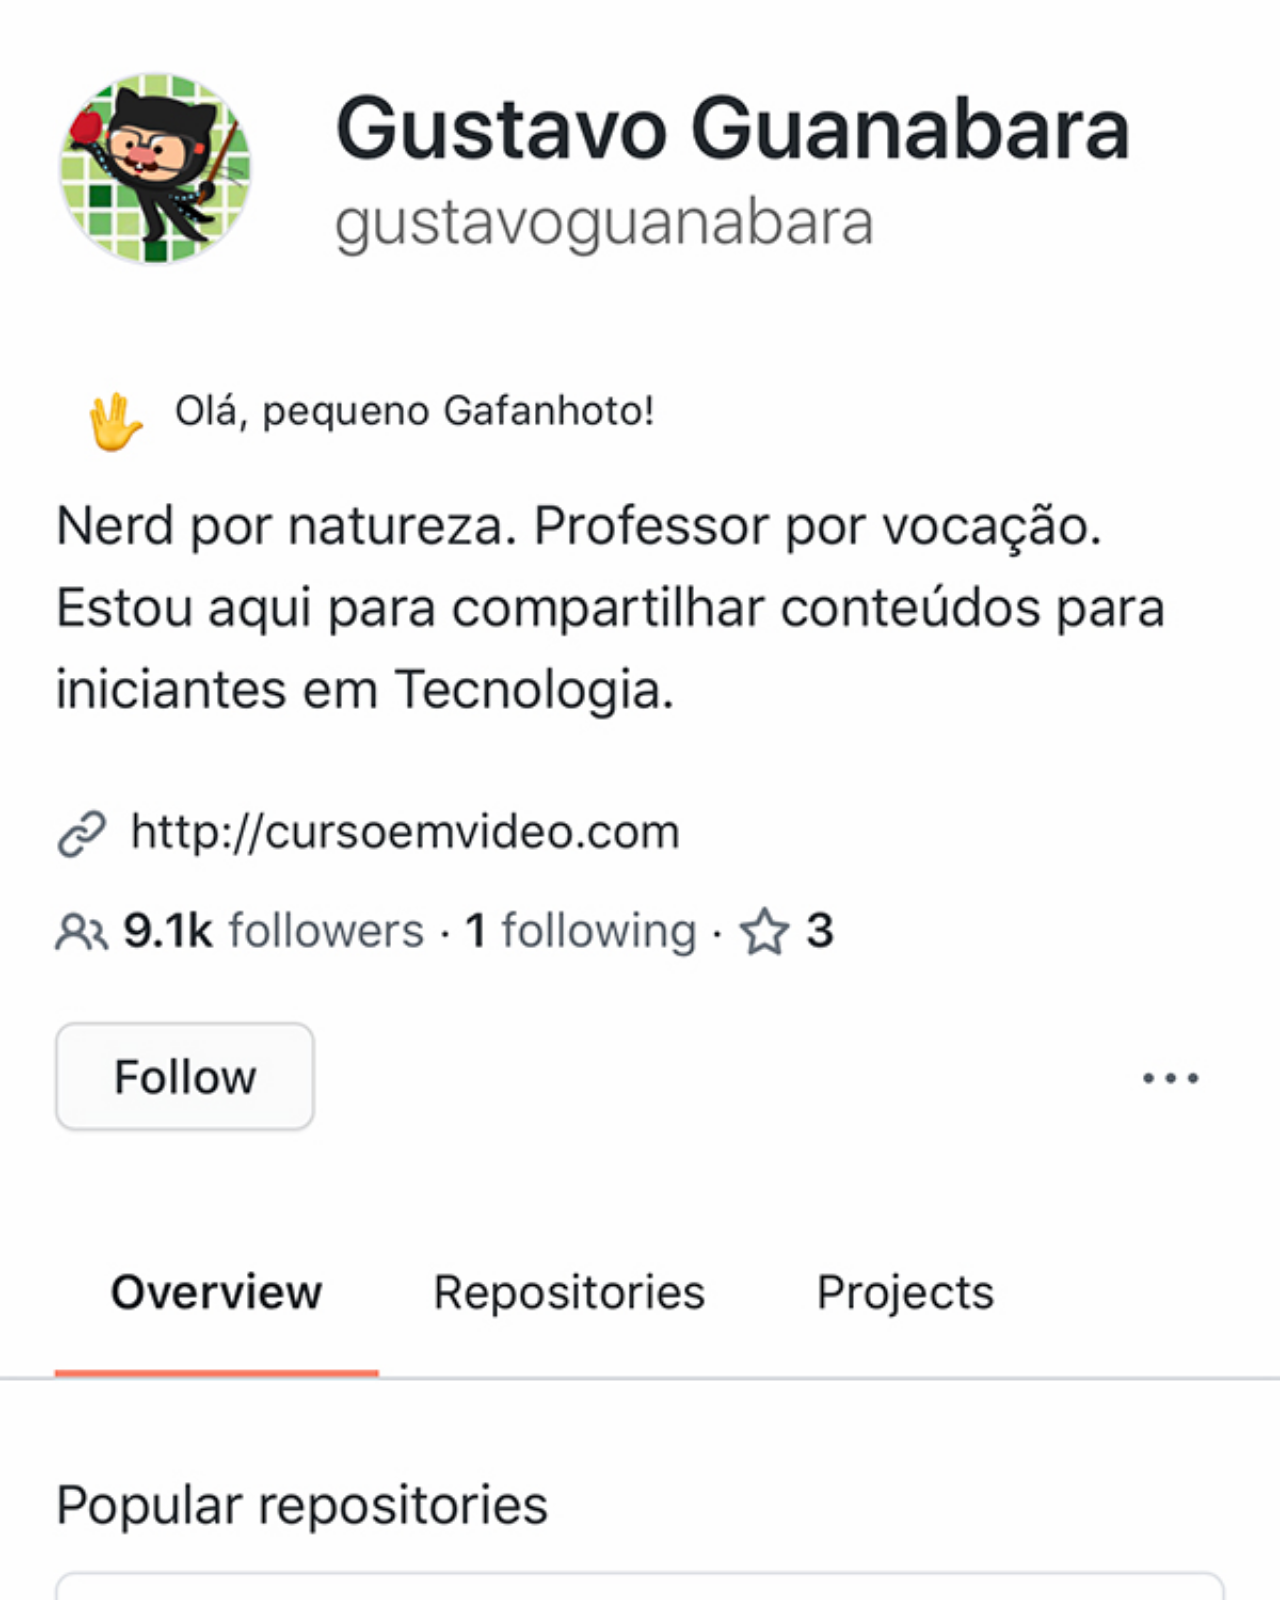
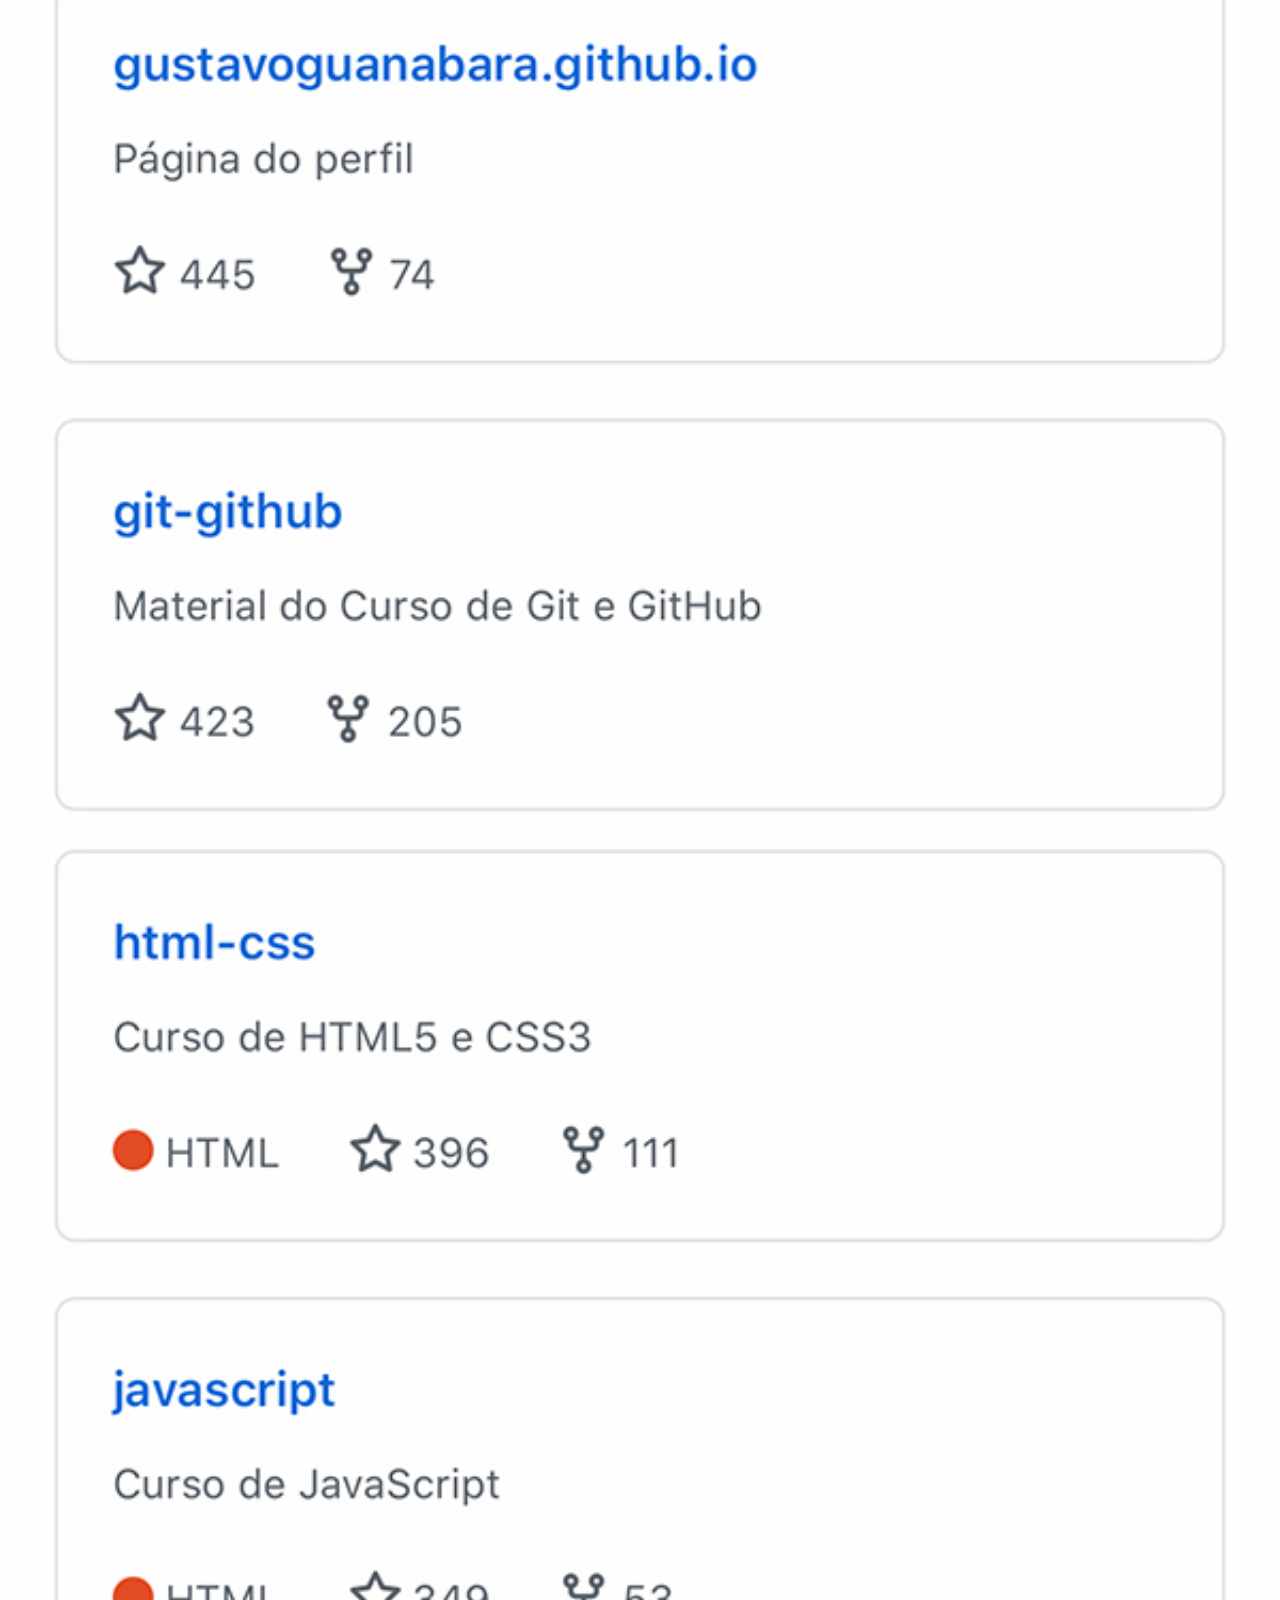
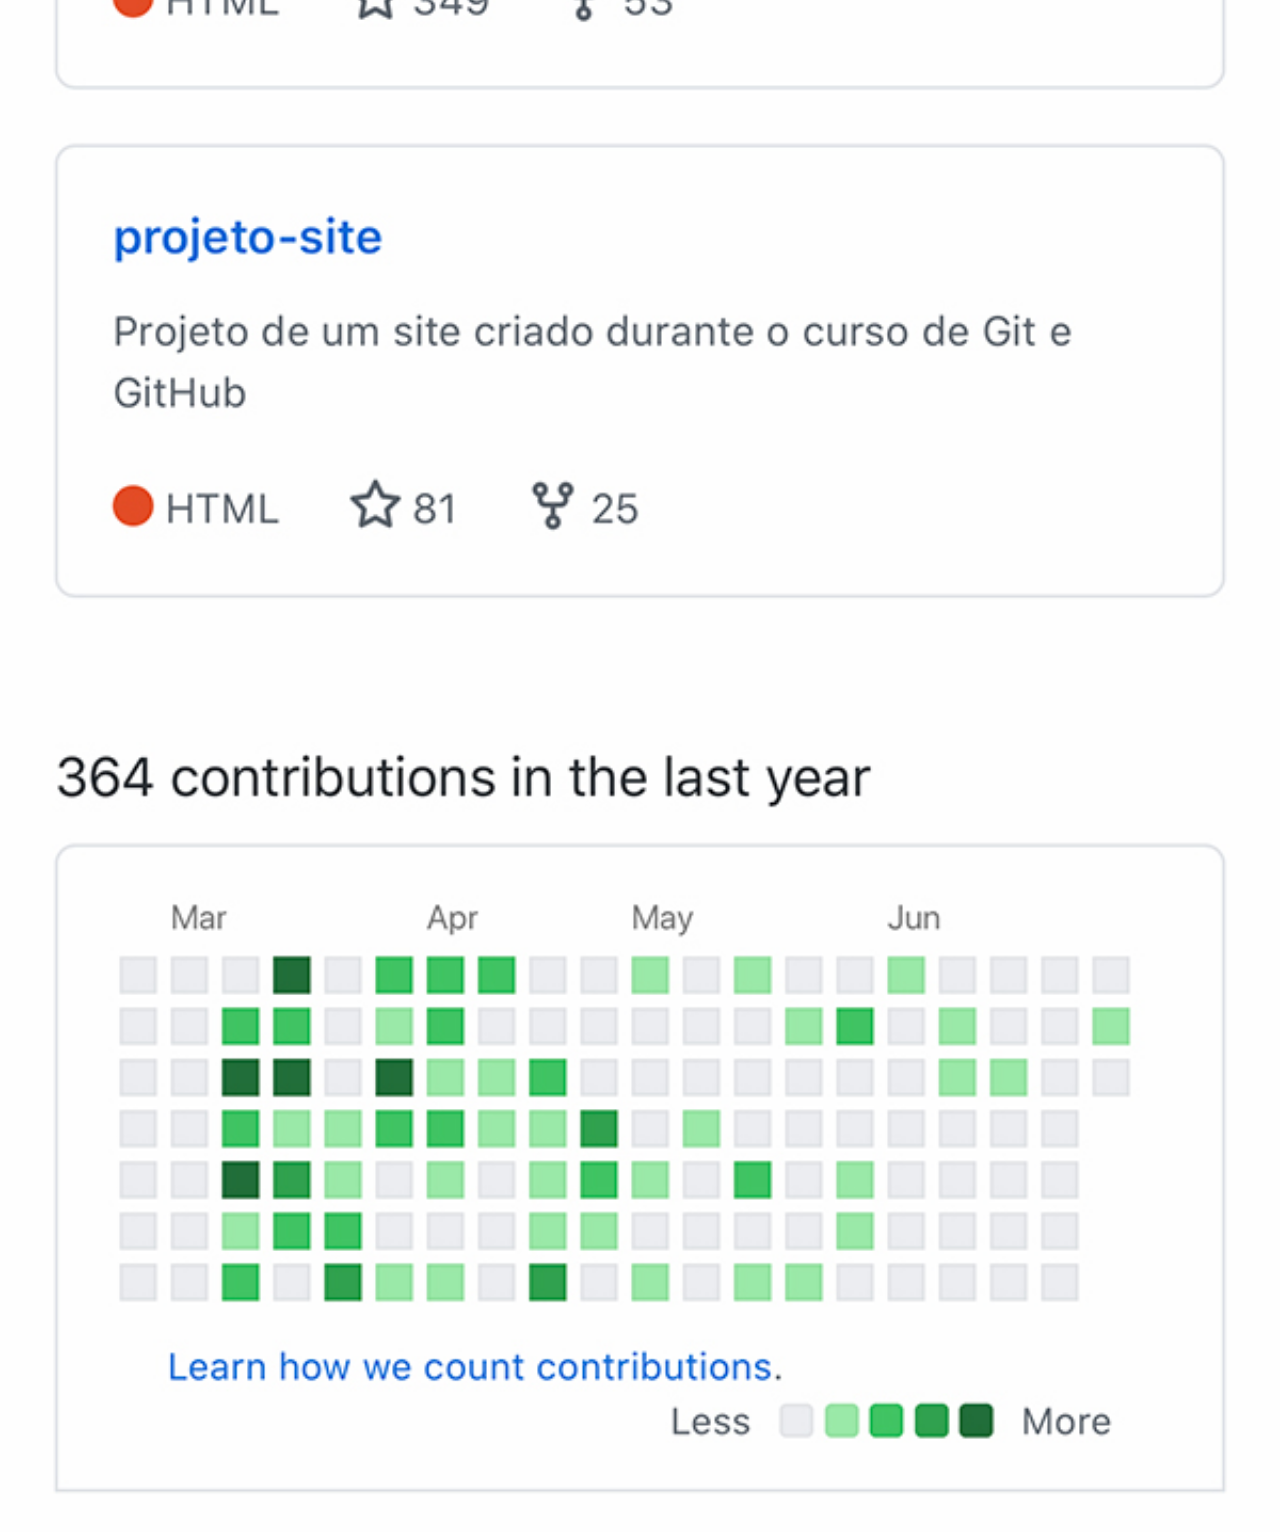
==== github.html @ 02c9d313 "Telas" ====
<!DOCTYPE html>
<html lang="pt-br">
<head>
    <meta charset="UTF-8">
    <meta name="viewport" content="width=device-width, initial-scale=1.0">
    <title>Github</title>
    <link rel="stylesheet" href="estilos/social.css">
</head>
<body>
    <img src="imagens/tela-github.jpg" alt="Github">
</body>
</html>
---- estilos/social.css ----
@charset "UTF-8";

*{
            padding: 0px;
            margin: 0px;
            font-family: Arial, Helvetica, sans-serif;
        }

        ::-webkit-scrollbar {
            width: 0px;
            height: 0px;
        }
        
        img {
            width: 100vw;
        }
        a {
            display: block;
            background-color: darkred;
            padding: 20px;
            text-align: center;
            font-weight: bolder;
            text-decoration: none;
            color: white;
            margin: -5px;
        }

        :hover {
            background-color: red;
        }
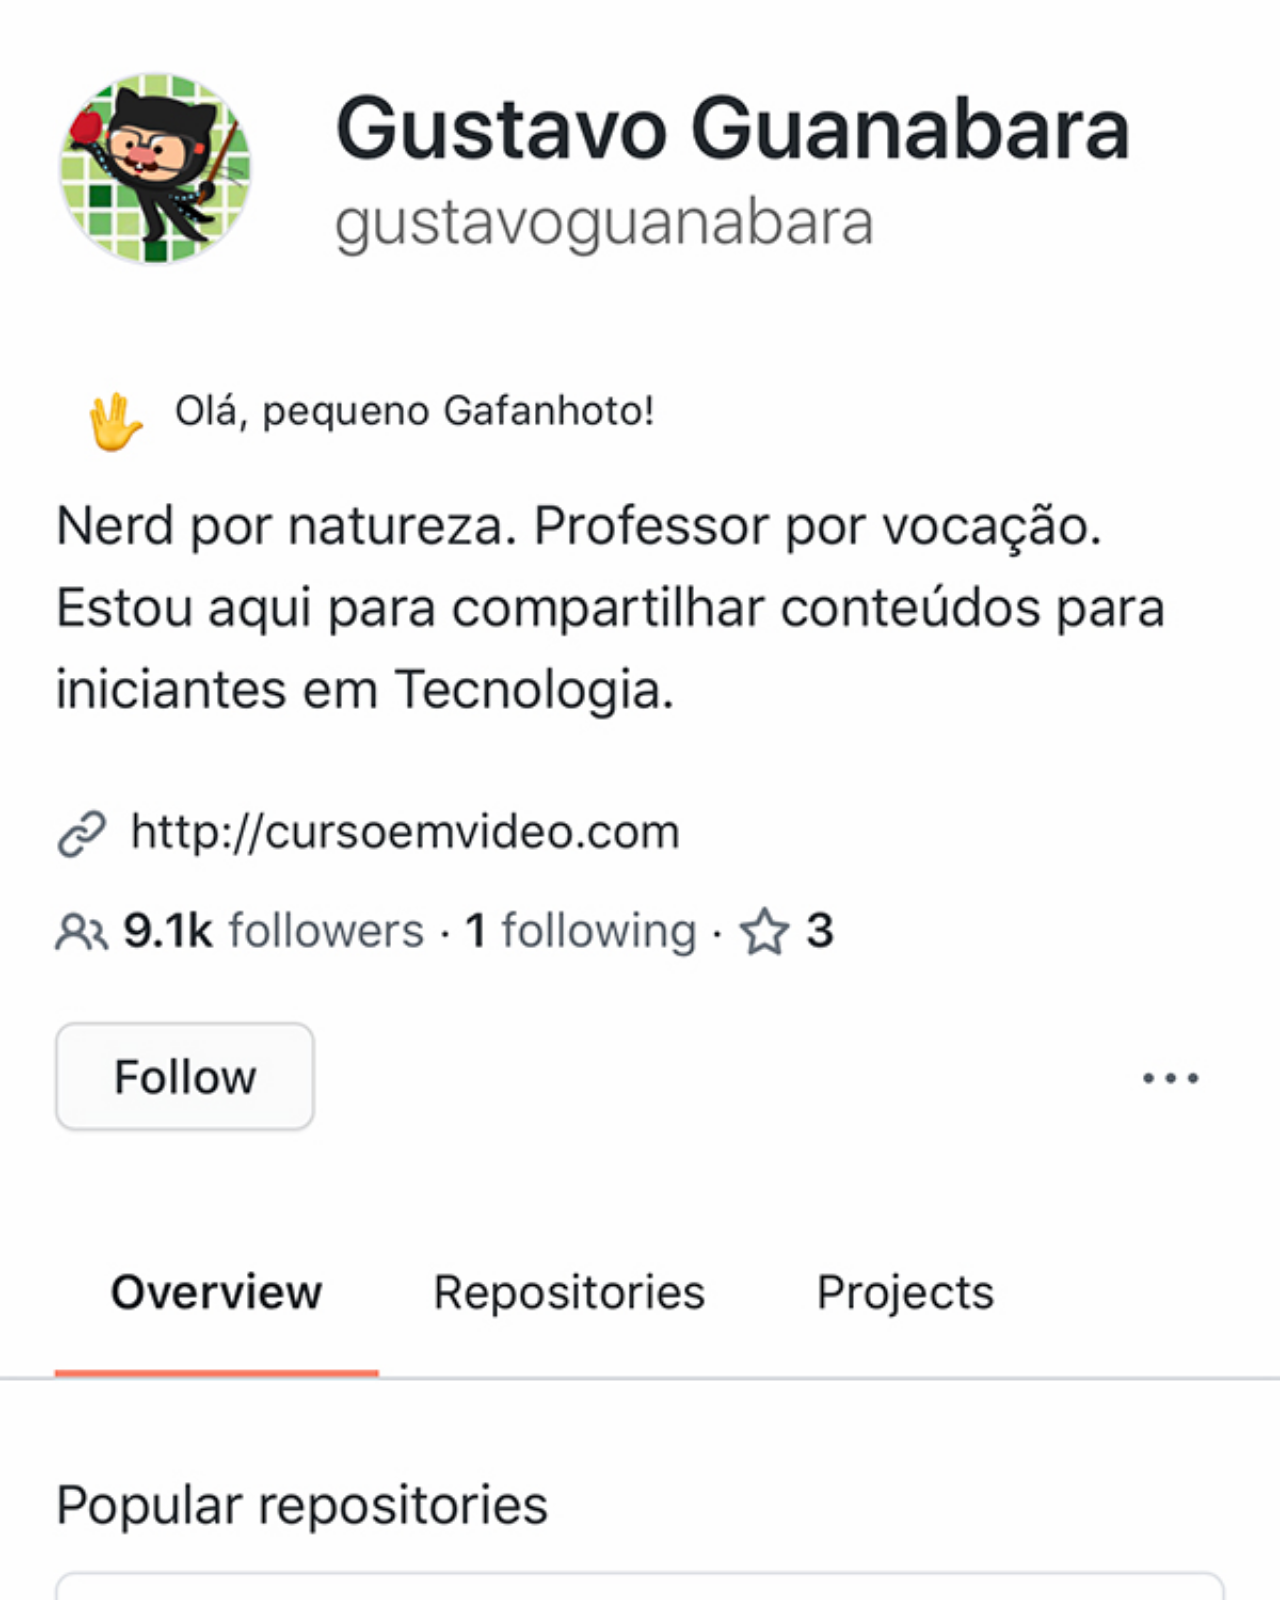
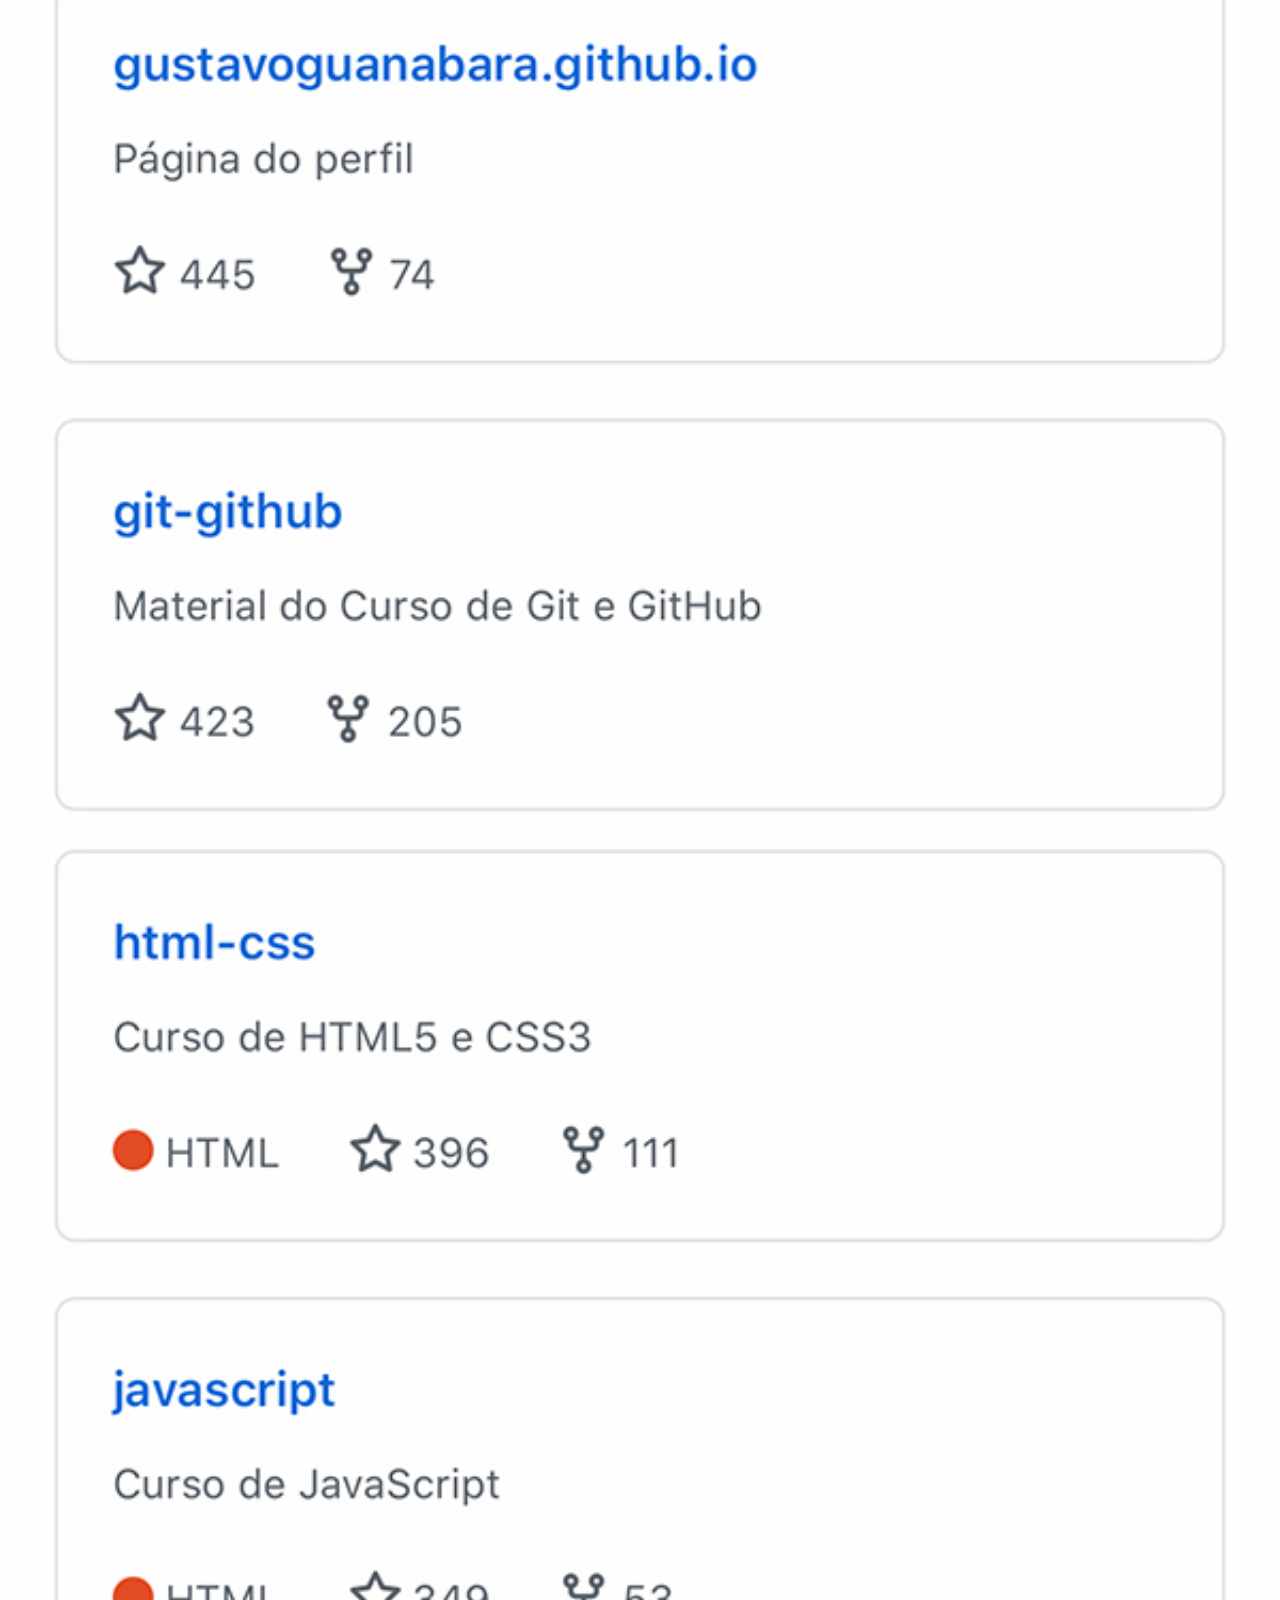
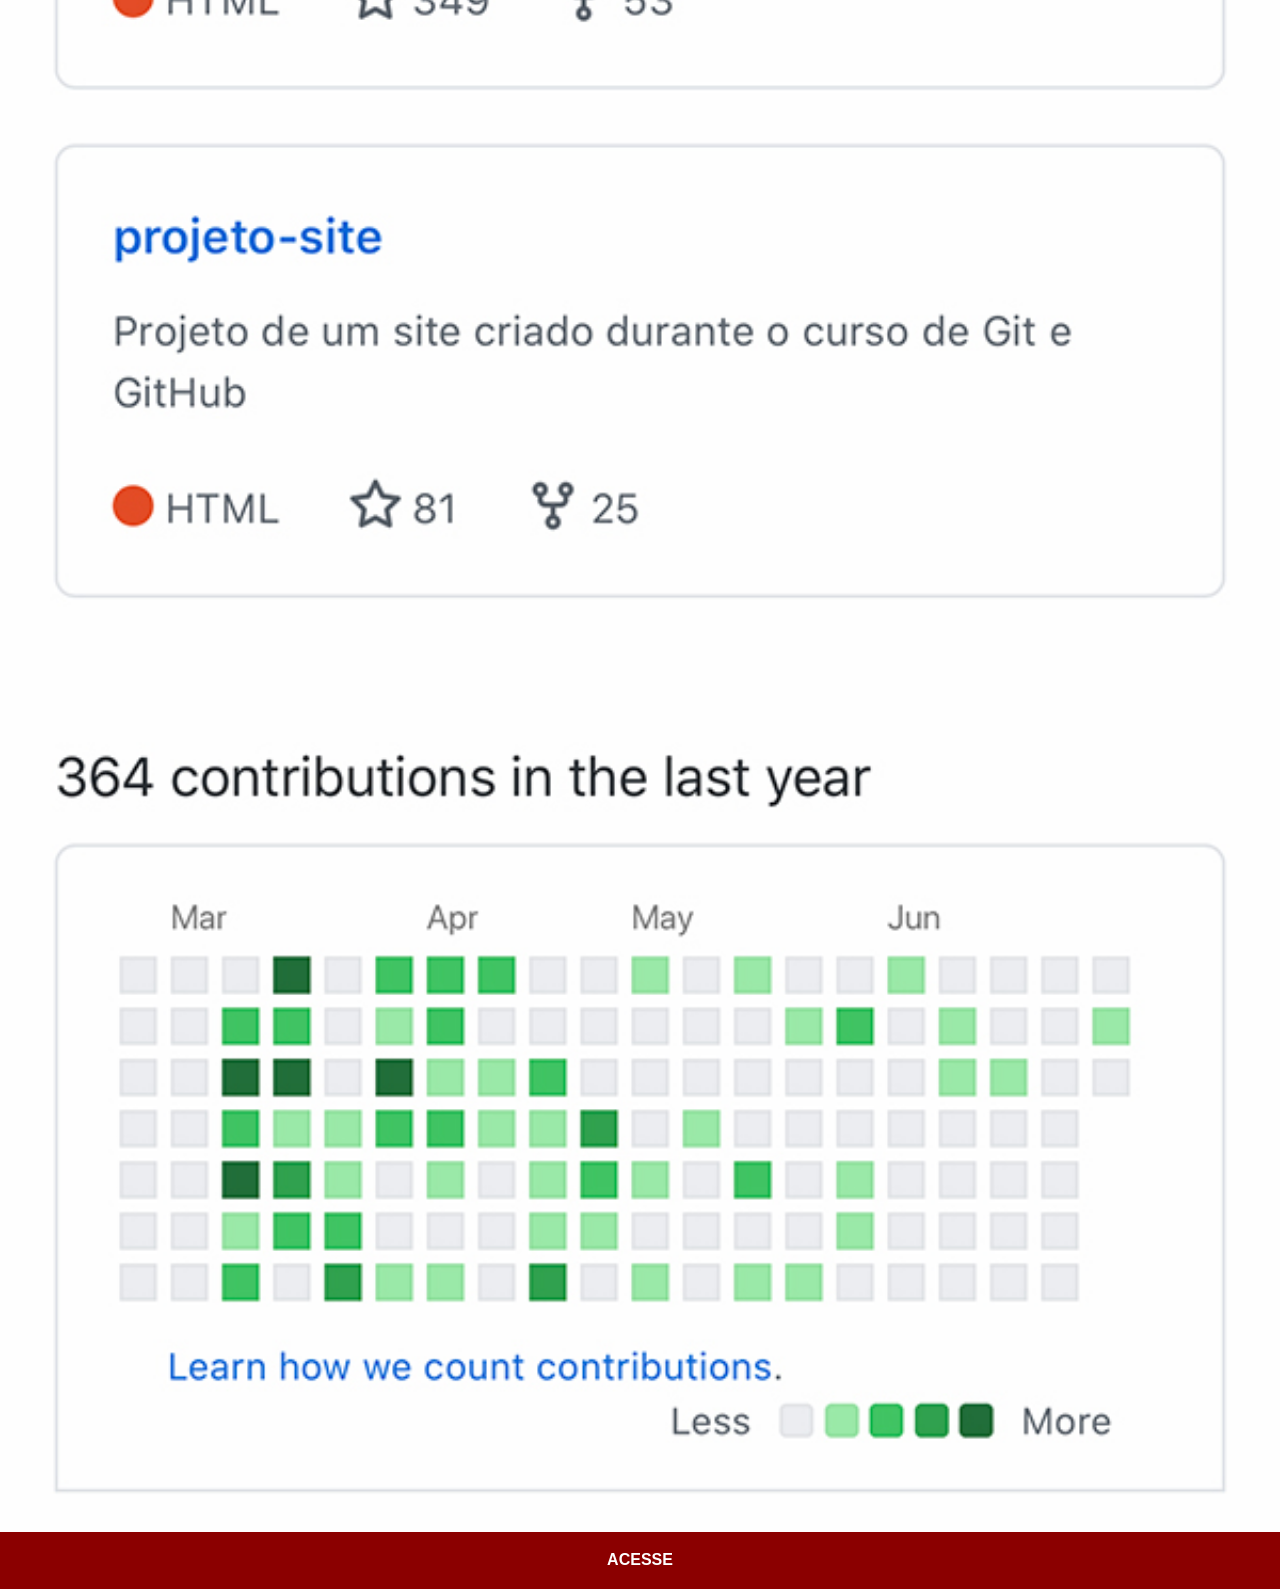
==== commit f519b08c: "final social" ====
--- a/github.html
+++ b/github.html
@@ -8,5 +8,6 @@
 </head>
 <body>
     <img src="imagens/tela-github.jpg" alt="Github">
+    <a href="https://github.com/Guilhermedeval" target="_blank">ACESSE</a>
 </body>
 </html>
